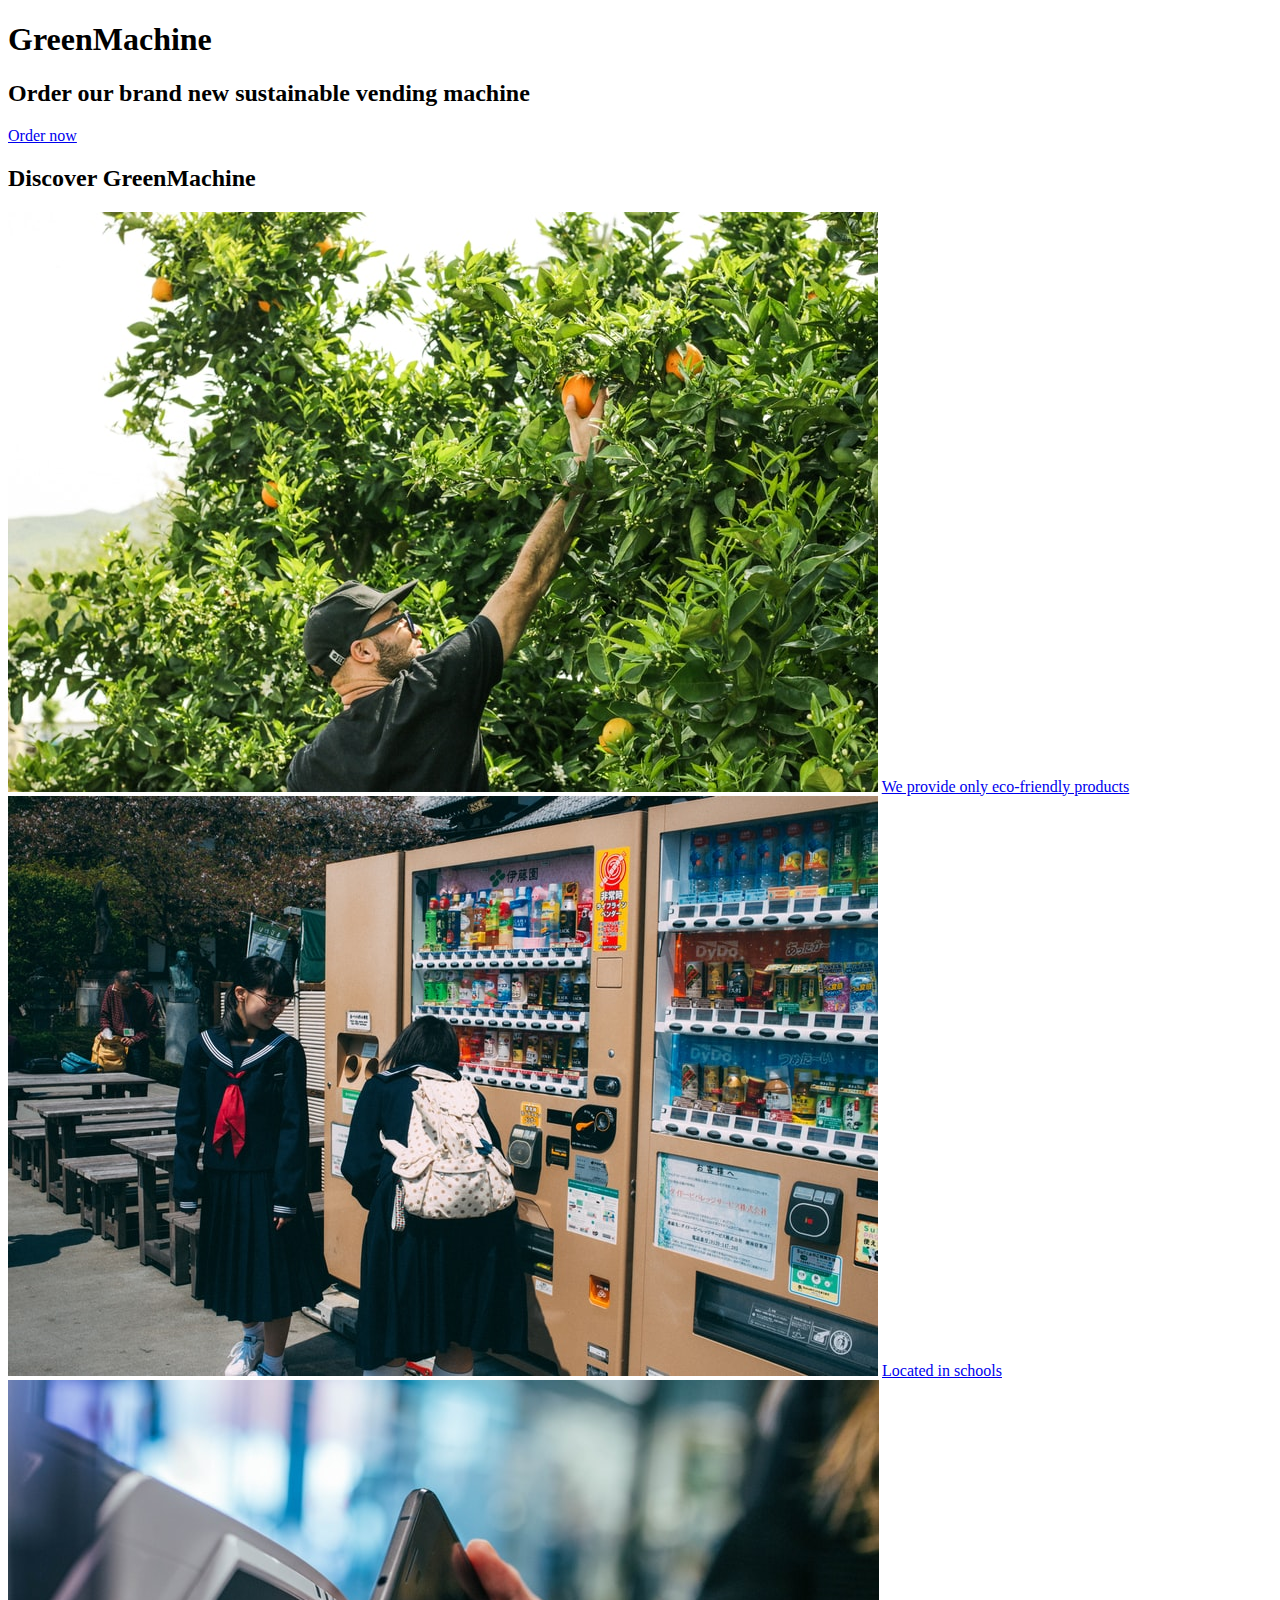
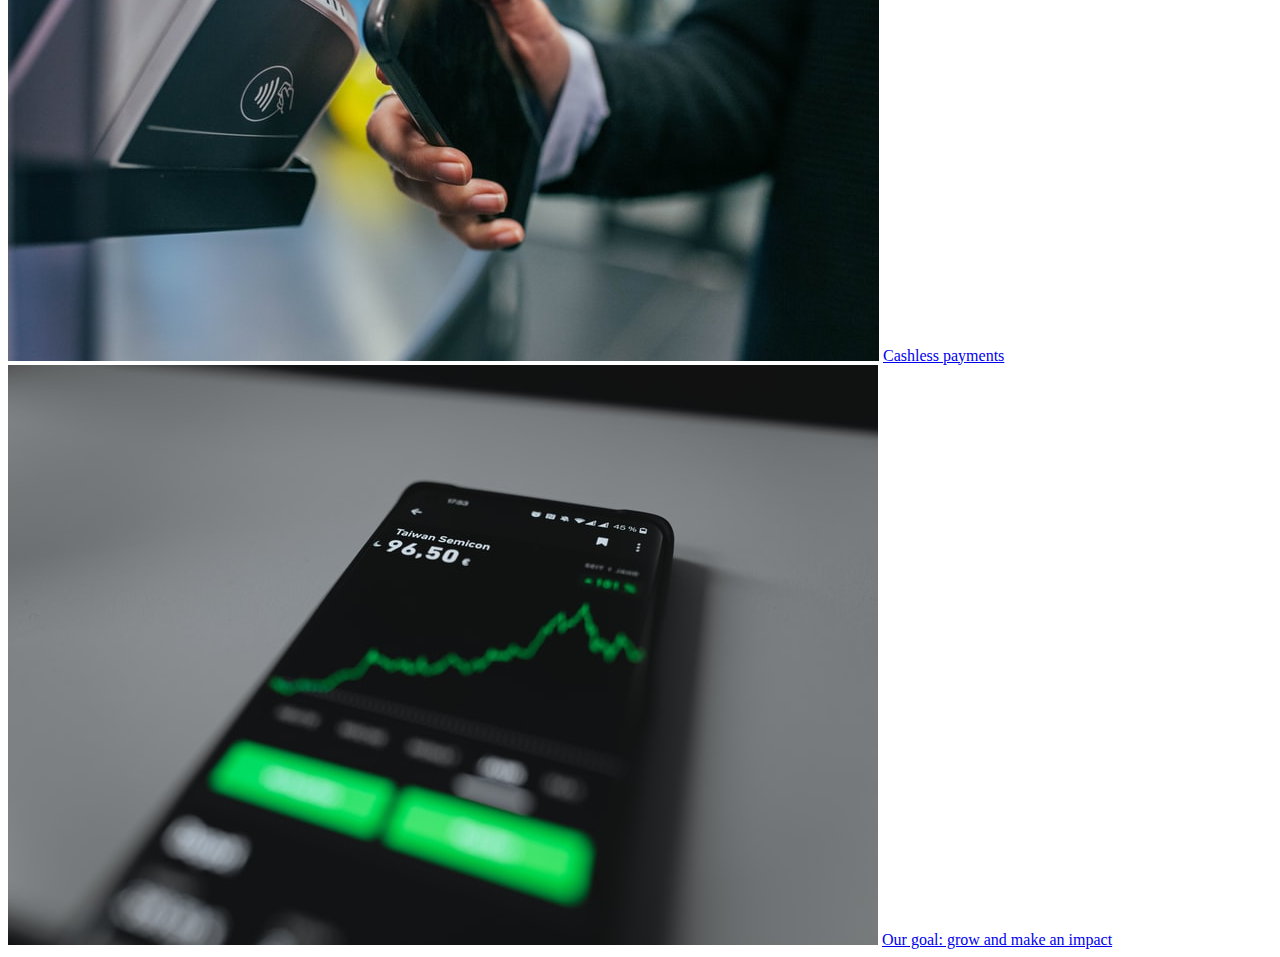
==== index.html @ 8323fb16 "Add files via upload" ====
<!DOCTYPE html>
<html>
<head>
	<meta charset="utf-8">
	<title> GreenMachine</title>
	<link rel="stylesheet" type="text/css" href="css/style.css">
</head>
<body>
	<div class="banner">
		<div class="container">
			<h1>GreenMachine</h1>
			<h2>Order our brand new sustainable vending machine</h2>
			<a href="apply.html" class="btn-blue">Order now</a>
		</div>
	</div>



	<div class="container">
		<h2>Discover GreenMachine</h2>
		<div class="cards">
			<div class="card"> 
				<img src="images/sustainable.jpg" alt="Sustainable products">
				<a href="products.html">We provide only eco-friendly products</a>
				</div>
			<div class="card"> 
				<img src="images/schools.jpg" alt="placed in schools">
				<a href="school.html">Located in schools</a>
				</div>
			<div class="card"> 
				<img src="images/cashless.jpg" alt="cashless payment">
				<a href="pay.html">Cashless payments</a>
				</div>
			<div class="card"> 
				<img src="images/growing.jpg" alt="Our goal">
				<a href="goal.html">Our goal: grow and make an impact</a>
				</div>
		</div>
	</div>




</body>
</html>
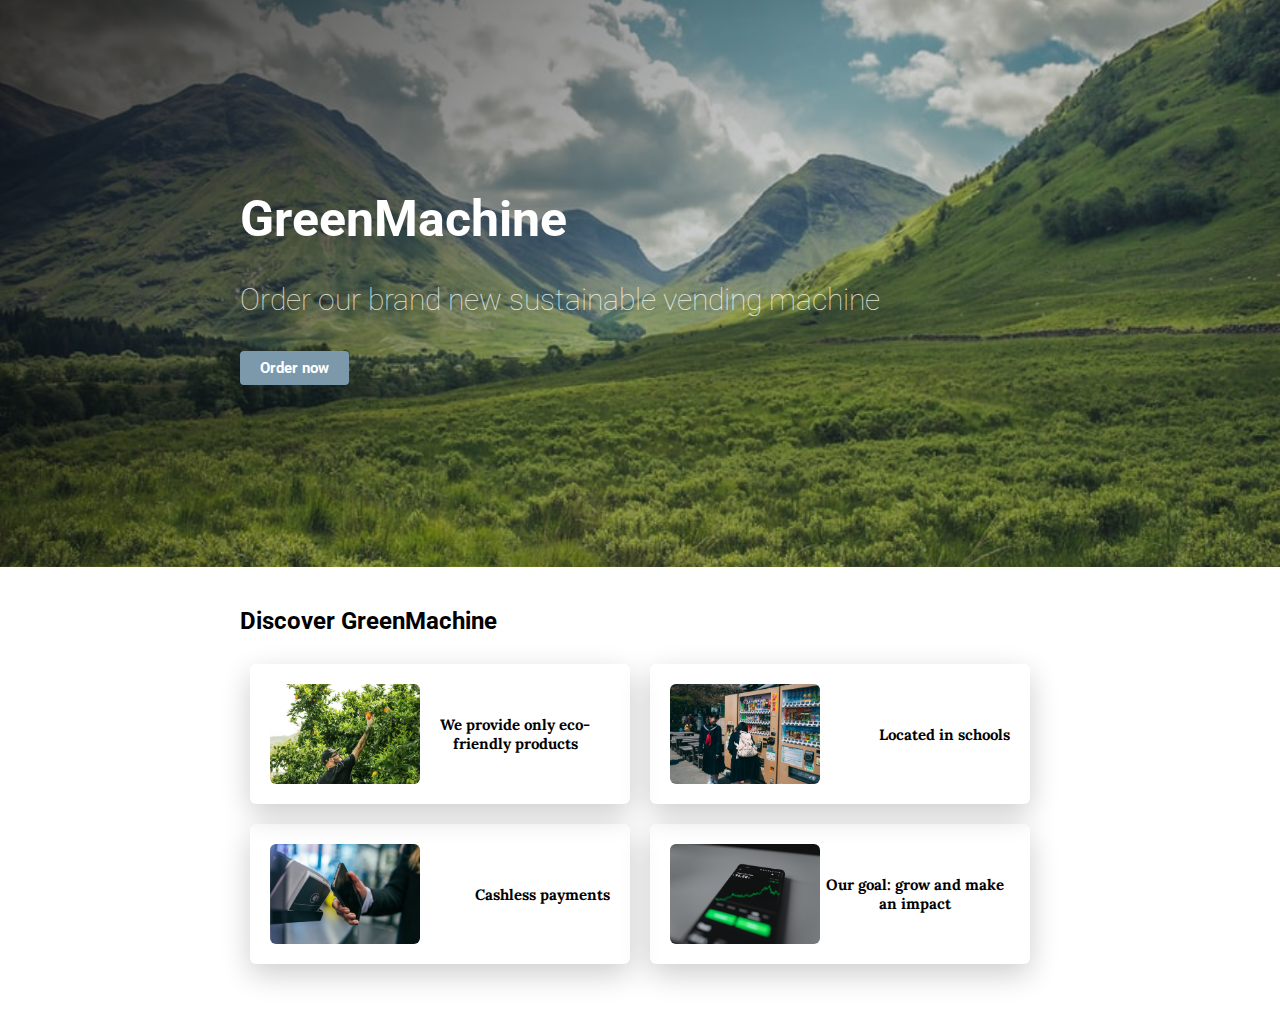
==== commit ca5d1471: "Add files via upload" ====
--- a/index.html
+++ b/index.html
@@ -21,7 +21,7 @@
 		<div class="cards">
 			<div class="card"> 
 				<img src="images/sustainable.jpg" alt="Sustainable products">
-				<a href="products.html">We provide only eco-friendly products</a>
+				<a href="products">We provide only eco-friendly products</a>
 				</div>
 			<div class="card"> 
 				<img src="images/schools.jpg" alt="placed in schools">
--- a/css/style.css
+++ b/css/style.css
@@ -0,0 +1,40 @@
+@import url("https://fonts.googleapis.com/css2?family=Roboto:wght@300&display=swap");
+@import url("https://fonts.googleapis.com/css2?family=Lora&display=swap");
+@import url("components/container.css");
+@import url("components/avatar.css");
+@import url("components/button.css");
+@import url("components/banner.css");
+@import url("components/card.css");
+@import url("components/card-white.css");
+
+
+
+body {
+	font-family: 'Lora', serif;
+	font-size: 16px;
+	margin: 0px;
+}
+
+h1, h2, h3 {
+	font-family: 'Roboto', serif;
+	font-weight: bold;
+}
+
+a {
+	text-decoration: none;
+	font-weight: bold;
+	font-size: 15px;
+	color: black;
+	text-align: center;
+}
+
+.container {
+	width: 800px;
+	margin: 40px auto;
+}
+
+
+
+
+
+
